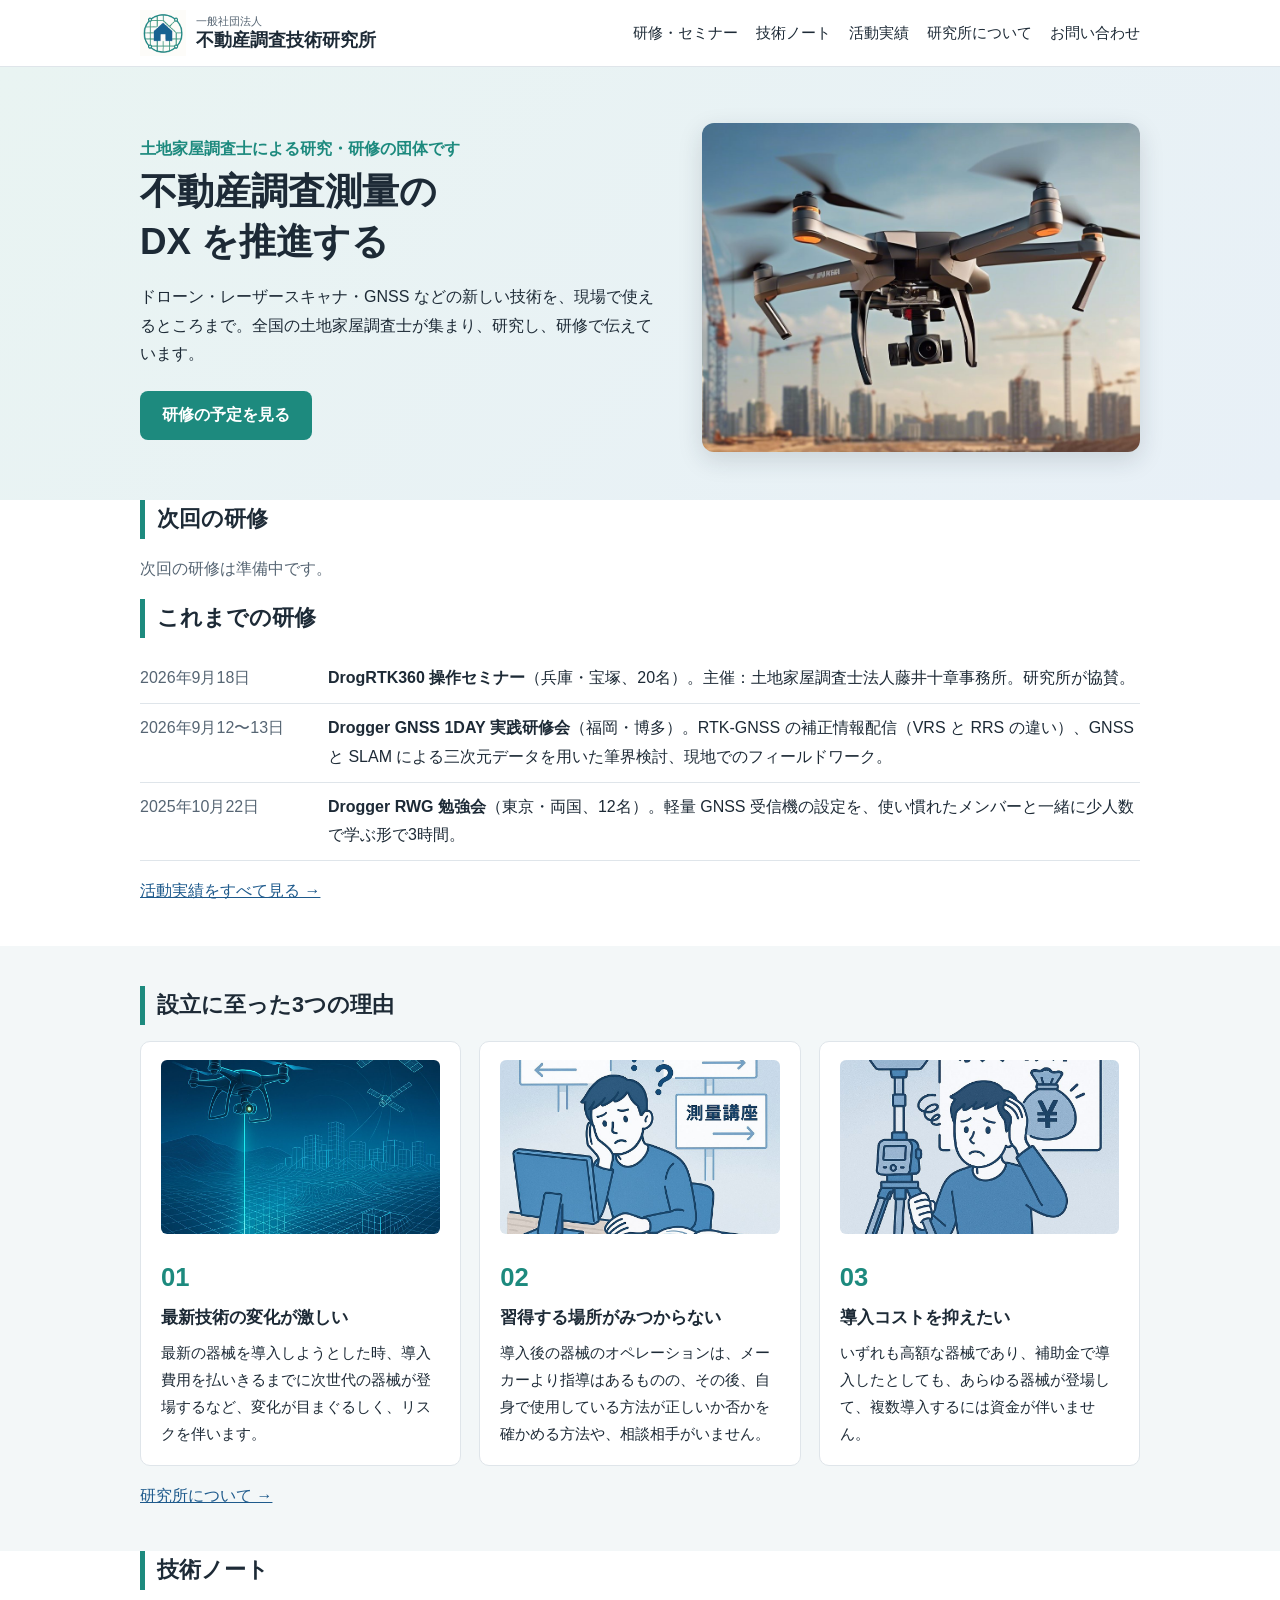
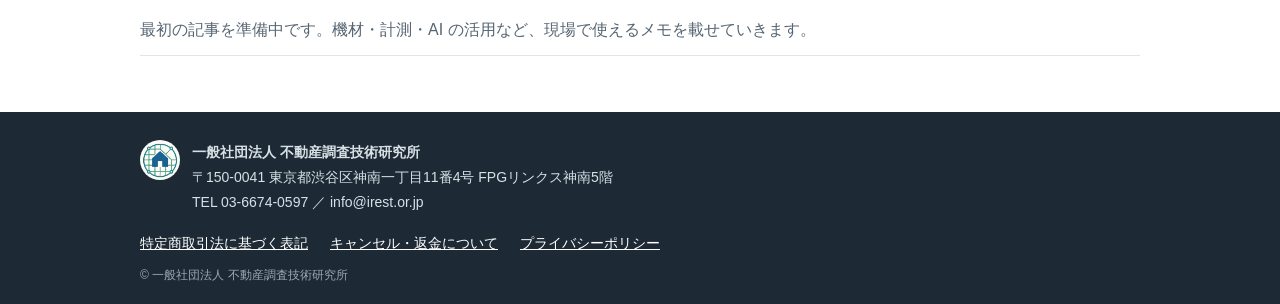
==== index.html @ c0d780ee "初回公開：fudosan-chosa-gijutsu-website の 2026-10-21 時点の書き出し" ====
<!doctype html>
<html lang="ja"><head><meta charset="utf-8">
<meta name="viewport" content="width=device-width,initial-scale=1">
<title>トップ | 一般社団法人 不動産調査技術研究所</title>
<link rel="stylesheet" href="style.css">
</head><body>

<header class="site"><div class="wrap">
<a class="brand" href="index.html"><img src="img/logo.gif" alt=""><span><small>一般社団法人</small>不動産調査技術研究所</span></a>
<nav><a href="seminars.html">研修・セミナー</a><a href="notes.html">技術ノート</a><a href="results.html">活動実績</a><a href="about.html">研究所について</a><a href="contact.html">お問い合わせ</a></nav>
</div></header>
<main>
<section class="hero"><div class="wrap">
<div><p class="kicker">土地家屋調査士による研究・研修の団体です</p>
<h1>不動産調査測量の<br>DX を推進する</h1>
<p>ドローン・レーザースキャナ・GNSS などの新しい技術を、現場で使えるところまで。全国の土地家屋調査士が集まり、研究し、研修で伝えています。</p>
<a class="btn" href="seminars.html">研修の予定を見る</a></div>
<img class="heroimg" src="img/hero_uav.jpg" alt="">
</div></section>
<section class="wrap"><h2>次回の研修</h2><p class="empty">次回の研修は準備中です。</p></section>
<section class="wrap"><h2>これまでの研修</h2><ul class="dated"><li><time>2026年9月18日</time><span><strong>DrogRTK360 操作セミナー</strong>（兵庫・宝塚、20名）。主催：土地家屋調査士法人藤井十章事務所。研究所が協賛。</span></li><li><time>2026年9月12〜13日</time><span><strong>Drogger GNSS 1DAY 実践研修会</strong>（福岡・博多）。RTK-GNSS の補正情報配信（VRS と RRS の違い）、GNSS と SLAM による三次元データを用いた筆界検討、現地でのフィールドワーク。</span></li><li><time>2025年10月22日</time><span><strong>Drogger RWG 勉強会</strong>（東京・両国、12名）。軽量 GNSS 受信機の設定を、使い慣れたメンバーと一緒に少人数で学ぶ形で3時間。</span></li></ul>
<p><a href="results.html">活動実績をすべて見る →</a></p></section>
<section class="band"><div class="wrap"><h2>設立に至った3つの理由</h2><div class="reasons">
<div><img src="img/reason1_change.jpg" alt=""><b>01</b><h3>最新技術の変化が激しい</h3><p>最新の器械を導入しようとした時、導入費用を払いきるまでに次世代の器械が登場するなど、変化が目まぐるしく、リスクを伴います。</p></div><div><img src="img/reason2_learn.jpg" alt=""><b>02</b><h3>習得する場所がみつからない</h3><p>導入後の器械のオペレーションは、メーカーより指導はあるものの、その後、自身で使用している方法が正しいか否かを確かめる方法や、相談相手がいません。</p></div><div><img src="img/reason3_cost.jpg" alt=""><b>03</b><h3>導入コストを抑えたい</h3><p>いずれも高額な器械であり、補助金で導入したとしても、あらゆる器械が登場して、複数導入するには資金が伴いません。</p></div>
</div><p><a href="about.html">研究所について →</a></p></div></section>
<section class="wrap"><h2>技術ノート</h2><ul class="dated"><li class="empty">最初の記事を準備中です。機材・計測・AI の活用など、現場で使えるメモを載せていきます。</li></ul></section>
</main>
<footer class="site"><div class="wrap">
<div class="fbrand"><img src="img/logo.gif" alt=""><div><strong>一般社団法人 不動産調査技術研究所</strong><br>
〒150-0041 東京都渋谷区神南一丁目11番4号 FPGリンクス神南5階<br>TEL 03-6674-0597 ／ info@irest.or.jp</div></div>
<nav><a href="tokushoho.html">特定商取引法に基づく表記</a><a href="tokushoho.html#cancel">キャンセル・返金について</a><a href="privacy.html">プライバシーポリシー</a></nav>
<p class="copy">© 一般社団法人 不動産調査技術研究所</p>
</div></footer>
</body></html>
---- style.css ----
/* 試作サイトの見た目。tools/build_site.py が site/style.css へ写す。色はロゴの緑と紺から取った。 */
:root {
  --ink: #1d2a36; --sub: #566573; --line: #dfe5ea; --bg: #ffffff; --soft: #f3f7f8;
  --teal: #1d8a7e; --navy: #1e5a8c; --todo: #fff2a8; --todo-ink: #6b5200;
}
* { box-sizing: border-box; }
html { -webkit-text-size-adjust: 100%; }
body { margin: 0; background: var(--bg); color: var(--ink);
  font: 16px/1.8 "Hiragino Sans", "Hiragino Kaku Gothic ProN", "Noto Sans JP", "Yu Gothic", sans-serif; }
a { color: var(--navy); }
img { max-width: 100%; }
.wrap { max-width: 1040px; margin: 0 auto; padding: 0 20px; }
main > section, main > article { padding-top: 40px; padding-bottom: 8px; }
h2 { font-size: 1.35rem; margin: 0 0 16px; padding-left: 12px; border-left: 5px solid var(--teal); }
h3 { font-size: 1.08rem; margin: 24px 0 6px; }

.proto { background: var(--ink); color: #fff; font-size: 13px; text-align: center; padding: 6px 12px; }
mark.todo { background: var(--todo); color: var(--todo-ink); padding: 1px 6px; border-radius: 4px;
  font-size: .86em; font-weight: 600; white-space: normal; }

header.site { border-bottom: 1px solid var(--line); background: #fff; position: sticky; top: 0; z-index: 5; }
header.site .wrap { display: flex; align-items: center; justify-content: space-between; gap: 16px; padding-top: 10px; padding-bottom: 10px; flex-wrap: wrap; }
.brand { display: flex; align-items: center; gap: 10px; text-decoration: none; color: var(--ink); font-weight: 700; font-size: 18px; line-height: 1.25; }
.brand img { width: 46px; height: 46px; }
.brand small { display: block; font-size: 11px; font-weight: 500; color: var(--sub); }
header.site nav { display: flex; flex-wrap: wrap; gap: 4px 18px; font-size: 15px; }
header.site nav a { color: var(--ink); text-decoration: none; padding: 4px 0; border-bottom: 2px solid transparent; }
header.site nav a[aria-current] { border-color: var(--teal); color: var(--teal); font-weight: 600; }

.pagehead { background: var(--soft); border-bottom: 1px solid var(--line); padding: 34px 0 26px; }
.pagehead h1 { margin: 0; font-size: 1.75rem; }
.pagehead p { margin: 6px 0 0; color: var(--sub); }

.hero { background: linear-gradient(135deg, #e9f4f2 0%, #e8f0f7 100%); padding: 56px 0 48px; }
.hero .wrap { display: grid; grid-template-columns: 1.2fr 1fr; gap: 36px; align-items: center; }
.hero h1 { font-size: 2.3rem; line-height: 1.35; margin: 4px 0 14px; }
.hero .kicker { color: var(--teal); font-weight: 700; margin: 0; }
.photo { aspect-ratio: 4/3; border: 2px dashed #9fb3bf; border-radius: 12px; display: grid; place-items: center;
  text-align: center; color: var(--sub); background: rgba(255,255,255,.6); padding: 16px; }

.btn { display: inline-block; background: var(--teal); color: #fff; text-decoration: none; font-weight: 700;
  padding: 10px 22px; border-radius: 8px; margin-top: 6px; }
.btn:hover { background: #166f66; }

.event { border: 1px solid var(--line); border-left: 6px solid var(--teal); border-radius: 10px; padding: 18px 22px; background: #fff; margin-bottom: 16px; }
.event h3 { margin: 4px 0 10px; font-size: 1.25rem; }
.event dl { display: grid; grid-template-columns: 4.5em 1fr; gap: 2px 12px; margin: 0 0 10px; }
.event dt { color: var(--sub); }
.event dd { margin: 0; }
.sample { display: inline-block; font-size: 12px; font-weight: 700; color: #8a1c1c; background: #fde8e8; border-radius: 4px; padding: 1px 8px; }
.empty { color: var(--sub); }
.hint { color: var(--sub); font-size: 14px; }

ul.dated { list-style: none; padding: 0; margin: 0 0 12px; }
ul.dated li { display: grid; grid-template-columns: 11em 1fr; gap: 12px; padding: 10px 0; border-bottom: 1px solid var(--line); }
ul.dated li.empty { display: block; }
ul.dated time { color: var(--sub); }

.band { background: var(--soft); margin-top: 40px; padding: 40px 0 24px !important; }
.reasons { display: grid; grid-template-columns: repeat(3, 1fr); gap: 18px; }
.reasons > div { background: #fff; border-radius: 10px; padding: 18px 20px; border: 1px solid var(--line); }
.reasons b { color: var(--teal); font-size: 1.6rem; }
.reasons h3 { margin-top: 2px; }
.reasons p { margin: 0; font-size: 15px; }

.prose { max-width: 860px; }
.prose h2 { margin-top: 34px; }
.tbl { overflow-x: auto; }
table { border-collapse: collapse; width: 100%; margin: 8px 0 16px; font-size: 15px; }
th, td { border: 1px solid var(--line); padding: 8px 12px; text-align: left; vertical-align: top; }
th { background: var(--soft); font-weight: 600; }
.prose td:first-child { white-space: nowrap; }
@media (max-width: 760px) { .prose td:first-child { white-space: normal; } }

.two { display: grid; grid-template-columns: 1fr 1fr; gap: 32px; align-items: start; }
.prog { padding-left: 1.4em; }
form.apply { border: 1px solid var(--line); border-radius: 12px; padding: 20px 22px; background: var(--soft); }
form.apply label { display: block; font-size: 14px; margin-bottom: 10px; }
form.apply input:not([type=checkbox]) { display: block; width: 100%; font: inherit; padding: 8px 10px; border: 1px solid #c6d0d8; border-radius: 6px; background: #fff; }
form.apply fieldset { border: 1px solid var(--line); border-radius: 8px; margin: 4px 0 12px; background: #fff; }
form.apply .chk { display: flex; gap: 8px; align-items: flex-start; }
form.apply button { width: 100%; font: inherit; font-weight: 700; padding: 12px; border: 0; border-radius: 8px; background: #9db4b1; color: #fff; margin-top: 6px; }

footer.site { margin-top: 56px; background: var(--ink); color: #d8e0e6; font-size: 14px; padding: 28px 0 18px; }
footer.site a { color: #fff; }
.fbrand { display: flex; gap: 12px; align-items: flex-start; }
.fbrand img { width: 40px; height: 40px; background: #fff; border-radius: 50%; }
footer.site nav { display: flex; flex-wrap: wrap; gap: 6px 22px; margin: 16px 0 8px; }
.copy { margin: 8px 0 0; color: #9aa8b4; font-size: 12px; }

@media (max-width: 760px) {
  .wrap { padding: 0 16px; }
  .hero .wrap, .two, .reasons { grid-template-columns: 1fr; }
  .hero h1 { font-size: 1.8rem; }
  ul.dated li { grid-template-columns: 1fr; gap: 0; }
  header.site nav { font-size: 14px; gap: 2px 14px; }
}

/* 写真 */
.heroimg { width: 100%; aspect-ratio: 4/3; object-fit: cover; border-radius: 12px; box-shadow: 0 8px 24px rgba(29,42,54,.15); }
.reasons img { width: 100%; aspect-ratio: 16/10; object-fit: cover; border-radius: 6px; margin-bottom: 10px; }
.side { display: grid; grid-template-columns: 1fr 1fr; gap: 24px; align-items: start; }
figure { margin: 0; }
figure img { width: 100%; border-radius: 8px; display: block; }
figcaption { font-size: 13px; color: var(--sub); margin-top: 6px; line-height: 1.6; }
.gallery { display: grid; grid-template-columns: repeat(3, 1fr); gap: 18px; }
.gallery img { aspect-ratio: 4/3; object-fit: cover; }
@media (max-width: 760px) { .side, .gallery { grid-template-columns: 1fr; } }
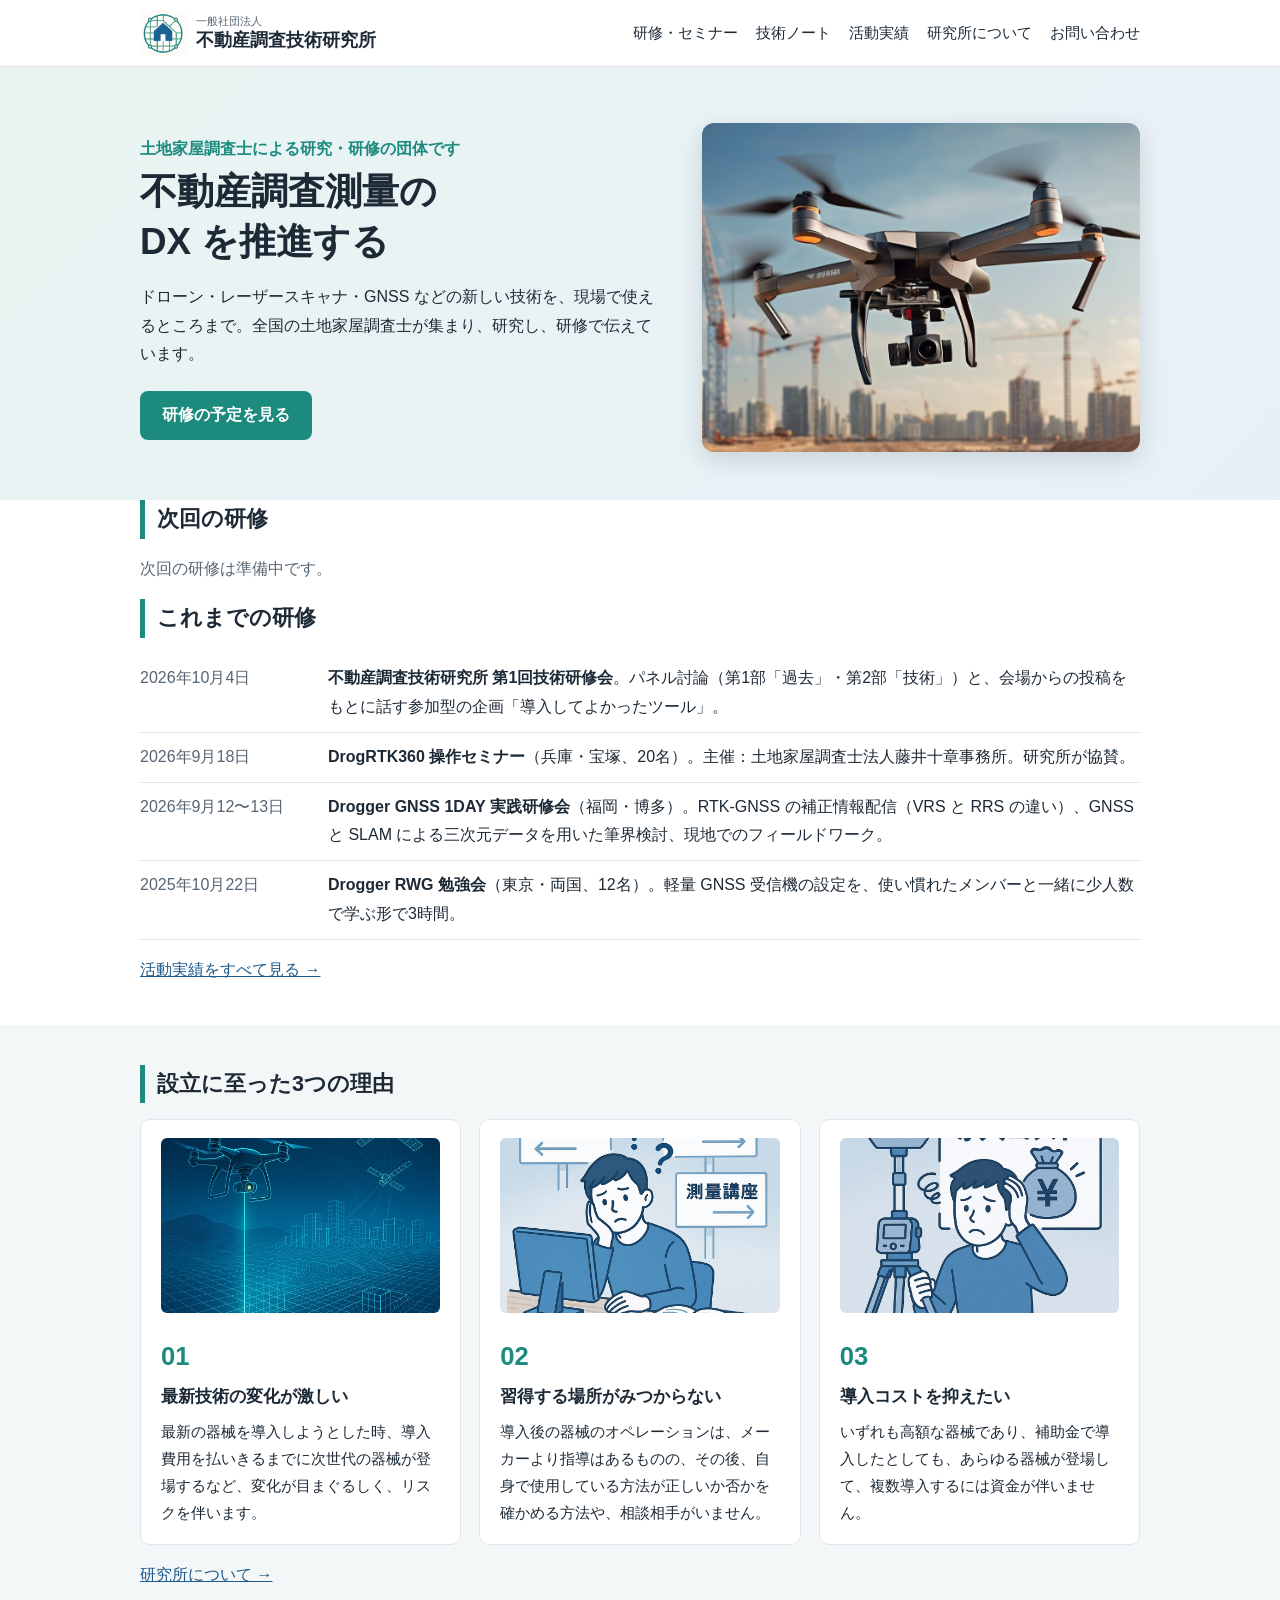
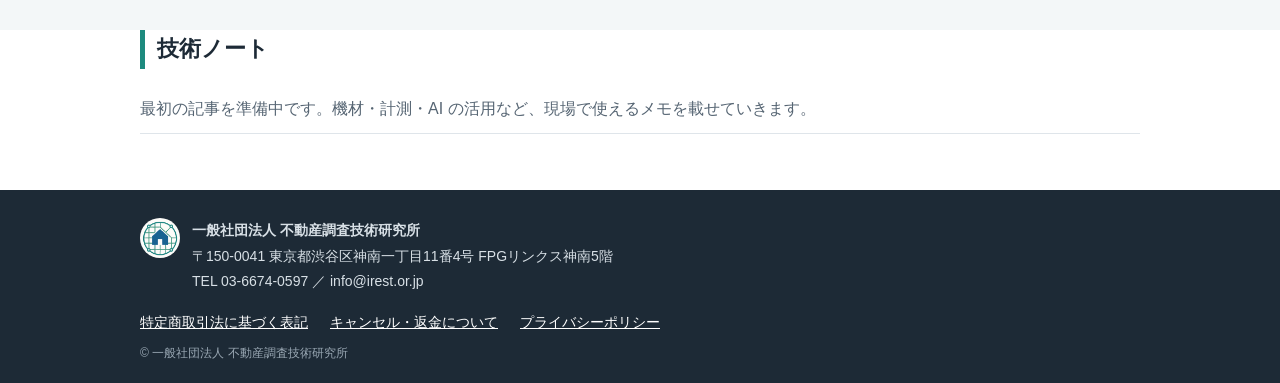
==== commit e77470f4: "第1回技術研修会を「これまでの研修」に（作業用 main の b78ae0e）" ====
--- a/index.html
+++ b/index.html
@@ -18,7 +18,7 @@
 <img class="heroimg" src="img/hero_uav.jpg" alt="">
 </div></section>
 <section class="wrap"><h2>次回の研修</h2><p class="empty">次回の研修は準備中です。</p></section>
-<section class="wrap"><h2>これまでの研修</h2><ul class="dated"><li><time>2026年9月18日</time><span><strong>DrogRTK360 操作セミナー</strong>（兵庫・宝塚、20名）。主催：土地家屋調査士法人藤井十章事務所。研究所が協賛。</span></li><li><time>2026年9月12〜13日</time><span><strong>Drogger GNSS 1DAY 実践研修会</strong>（福岡・博多）。RTK-GNSS の補正情報配信（VRS と RRS の違い）、GNSS と SLAM による三次元データを用いた筆界検討、現地でのフィールドワーク。</span></li><li><time>2025年10月22日</time><span><strong>Drogger RWG 勉強会</strong>（東京・両国、12名）。軽量 GNSS 受信機の設定を、使い慣れたメンバーと一緒に少人数で学ぶ形で3時間。</span></li></ul>
+<section class="wrap"><h2>これまでの研修</h2><ul class="dated"><li><time>2026年10月4日</time><span><strong>不動産調査技術研究所 第1回技術研修会</strong>。パネル討論（第1部「過去」・第2部「技術」）と、会場からの投稿をもとに話す参加型の企画「導入してよかったツール」。</span></li><li><time>2026年9月18日</time><span><strong>DrogRTK360 操作セミナー</strong>（兵庫・宝塚、20名）。主催：土地家屋調査士法人藤井十章事務所。研究所が協賛。</span></li><li><time>2026年9月12〜13日</time><span><strong>Drogger GNSS 1DAY 実践研修会</strong>（福岡・博多）。RTK-GNSS の補正情報配信（VRS と RRS の違い）、GNSS と SLAM による三次元データを用いた筆界検討、現地でのフィールドワーク。</span></li><li><time>2025年10月22日</time><span><strong>Drogger RWG 勉強会</strong>（東京・両国、12名）。軽量 GNSS 受信機の設定を、使い慣れたメンバーと一緒に少人数で学ぶ形で3時間。</span></li></ul>
 <p><a href="results.html">活動実績をすべて見る →</a></p></section>
 <section class="band"><div class="wrap"><h2>設立に至った3つの理由</h2><div class="reasons">
 <div><img src="img/reason1_change.jpg" alt=""><b>01</b><h3>最新技術の変化が激しい</h3><p>最新の器械を導入しようとした時、導入費用を払いきるまでに次世代の器械が登場するなど、変化が目まぐるしく、リスクを伴います。</p></div><div><img src="img/reason2_learn.jpg" alt=""><b>02</b><h3>習得する場所がみつからない</h3><p>導入後の器械のオペレーションは、メーカーより指導はあるものの、その後、自身で使用している方法が正しいか否かを確かめる方法や、相談相手がいません。</p></div><div><img src="img/reason3_cost.jpg" alt=""><b>03</b><h3>導入コストを抑えたい</h3><p>いずれも高額な器械であり、補助金で導入したとしても、あらゆる器械が登場して、複数導入するには資金が伴いません。</p></div>
